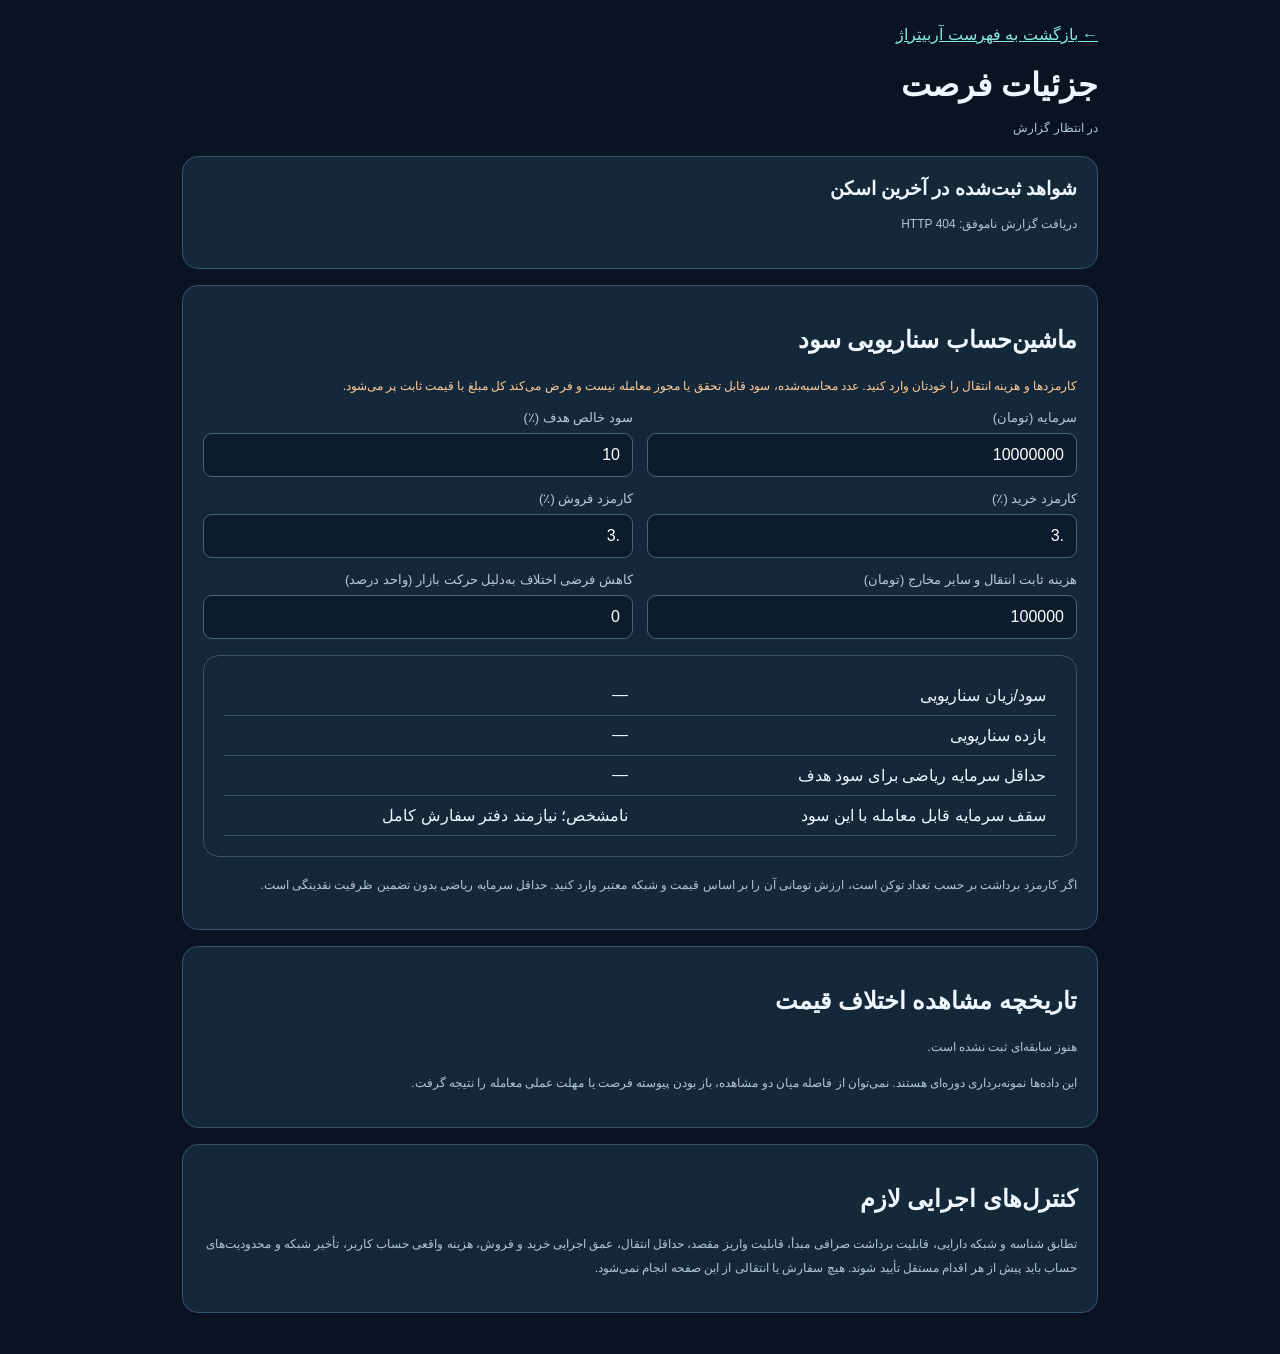
==== arbitrage-detail.html @ 0207909e "Add per-opportunity fee/profit scenario calculator and observed-history page" ====
<!doctype html><html lang="fa" dir="rtl"><head><meta charset="utf-8"><meta name="viewport" content="width=device-width,initial-scale=1"><title>جزئیات آربیتراژ | رادار حمزه</title><style>:root{font-family:Tahoma,Arial,sans-serif;color:#eef7ff;background:#091321}*{box-sizing:border-box}body{margin:0;background:#091321}main{max-width:950px;margin:auto;padding:25px 17px}a{color:#84ead9}h1{margin:22px 0 8px}.panel{background:#15283a;border:1px solid #36546b;border-radius:16px;padding:20px;margin:16px 0}.grid{display:grid;grid-template-columns:repeat(2,1fr);gap:14px}.small{color:#b1c6d8;font-size:12px;line-height:2}.warning{color:#ffcc99}label{display:block;margin-bottom:8px;color:#b6cad8;font-size:13px}input{width:100%;border:1px solid #46647a;background:#0c1c2c;color:white;padding:12px;border-radius:9px;font:inherit}strong{font-size:19px}table{width:100%;border-collapse:collapse}td{border-bottom:1px solid #345064;padding:10px;text-align:right}@media(max-width:650px){.grid{grid-template-columns:1fr}}</style></head><body><main><a href="./arbitrage.html">← بازگشت به فهرست آربیتراژ</a><h1 id="title">جزئیات فرصت</h1><p class="small" id="route">در انتظار گزارش</p><section class="panel"><strong>شواهد ثبت‌شده در آخرین اسکن</strong><p id="evidence" class="small">در حال دریافت</p><p id="time" class="small"></p></section><section class="panel"><h2>ماشین‌حساب سناریویی سود</h2><p class="small warning">کارمزدها و هزینه انتقال را خودتان وارد کنید. عدد محاسبه‌شده، سود قابل تحقق یا مجوز معامله نیست و فرض می‌کند کل مبلغ با قیمت ثابت پر می‌شود.</p><div class="grid"><div><label>سرمایه (تومان)</label><input id="capital" type="number" min="1" value="10000000"></div><div><label>سود خالص هدف (٪)</label><input id="target" type="number" min="0" max="100" step=".1" value="10"></div><div><label>کارمزد خرید (٪)</label><input id="buyfee" type="number" min="0" step=".01" value=".3"></div><div><label>کارمزد فروش (٪)</label><input id="sellfee" type="number" min="0" step=".01" value=".3"></div><div><label>هزینه ثابت انتقال و سایر مخارج (تومان)</label><input id="transfer" type="number" min="0" value="100000"></div><div><label>کاهش فرضی اختلاف به‌دلیل حرکت بازار (واحد درصد)</label><input id="decay" type="number" min="0" step=".1" value="0"></div></div><div class="panel"><table><tr><td>سود/زیان سناریویی</td><td id="profit">—</td></tr><tr><td>بازده سناریویی</td><td id="return">—</td></tr><tr><td>حداقل سرمایه ریاضی برای سود هدف</td><td id="minimum">—</td></tr><tr><td>سقف سرمایه قابل معامله با این سود</td><td>نامشخص؛ نیازمند دفتر سفارش کامل</td></tr></table></div><p class="small">اگر کارمزد برداشت بر حسب تعداد توکن است، ارزش تومانی آن را بر اساس قیمت و شبکه معتبر وارد کنید. حداقل سرمایه ریاضی بدون تضمین ظرفیت نقدینگی است.</p></section><section class="panel"><h2>تاریخچه مشاهده اختلاف قیمت</h2><p class="small" id="history">هنوز سابقه‌ای ثبت نشده است.</p><div id="observations"></div><p class="small">این داده‌ها نمونه‌برداری دوره‌ای هستند. نمی‌توان از فاصله میان دو مشاهده، باز بودن پیوسته فرصت یا مهلت عملی معامله را نتیجه گرفت.</p></section><section class="panel"><h2>کنترل‌های اجرایی لازم</h2><p class="small">تطابق شناسه و شبکه دارایی، قابلیت برداشت صرافی مبدأ، قابلیت واریز مقصد، حداقل انتقال، عمق اجرایی خرید و فروش، هزینه واقعی حساب کاربر، تأخیر شبکه و محدودیت‌های حساب باید پیش از هر اقدام مستقل تأیید شوند. هیچ سفارش یا انتقالی از این صفحه انجام نمی‌شود.</p></section></main><script>
const $=id=>document.getElementById(id);let item=null;const nf=n=>Number(n).toLocaleString('fa-IR',{maximumFractionDigits:2});const params=new URLSearchParams(location.search),symbol=params.get('symbol'),buy=params.get('buy'),sell=params.get('sell');function calc(){if(!item)return;const v=id=>Number($(id).value);const capital=v('capital'),bp=v('buyfee'),sp=v('sellfee'),t=v('transfer'),target=v('target'),decay=v('decay');if(!Number.isFinite(capital)||capital<=0||[bp,sp,t,target,decay].some(n=>!Number.isFinite(n)||n<0)||bp>=100||sp>=100){$('profit').textContent='ورودی نامعتبر';return}const gap=item.gross_spread_pct-decay;const factor=(1+gap/100)*(1-sp/100)/(1+bp/100);const profit=capital*(factor-1)-t;$('profit').textContent=nf(profit)+' تومان';$('return').textContent=nf(profit/capital*100)+'٪';$('minimum').textContent=factor-1<=target/100?'با این فرضیات قابل دستیابی نیست':nf(t/(factor-1-target/100))+' تومان';}async function load(){try{const r=await fetch('./arbitrage.json?ts='+Date.now(),{cache:'no-store'});if(!r.ok)throw Error('HTTP '+r.status);const data=await r.json();item=(data.opportunities||[]).find(x=>x.symbol===symbol&&x.buy_exchange===buy&&x.sell_exchange===sell);if(!item){$('evidence').textContent='این جفت در آخرین فهرست محدود ۲۵تایی یافت نشد؛ به معنی بسته شدن فرصت نیست.';return}$('title').textContent='آربیتراژ '+item.symbol;$('route').textContent='خرید: '+buy+' / فروش: '+sell;$('time').textContent='زمان اسکن: '+data.generated_at_utc;$('evidence').textContent='Ask: '+nf(item.ask_toman)+' تومان؛ Bid: '+nf(item.bid_toman)+' تومان؛ اختلاف خام: '+nf(item.gross_spread_pct)+'٪؛ عمق: '+(item.verification?.book_status||'بررسی نشده')+'؛ انتقال: '+(item.verification?.transfer_status||'نامشخص')+'؛ کارمزد: '+(item.verification?.fee_status||'نامشخص');const k=[symbol,buy,sell].join('|');const obs=(data.history||[]).find(x=>x.key===k)?.observations||[];$('history').textContent=nf(obs.length)+' مشاهده ثبت‌شده. اولین: '+(obs[0]?.time||'—')+'، آخرین: '+(obs.at(-1)?.time||'—');const table=document.createElement('table');for(const o of obs.slice(-15).reverse()){const tr=document.createElement('tr');for(const val of [o.time,nf(o.spread_pct)+'٪']){const td=document.createElement('td');td.textContent=val;tr.append(td)}table.append(tr)}$('observations').replaceChildren(table);calc()}catch(e){$('evidence').textContent='دریافت گزارش ناموفق: '+e.message}}for(const id of ['capital','target','buyfee','sellfee','transfer','decay'])$(id).addEventListener('input',calc);load();
</script></body></html>
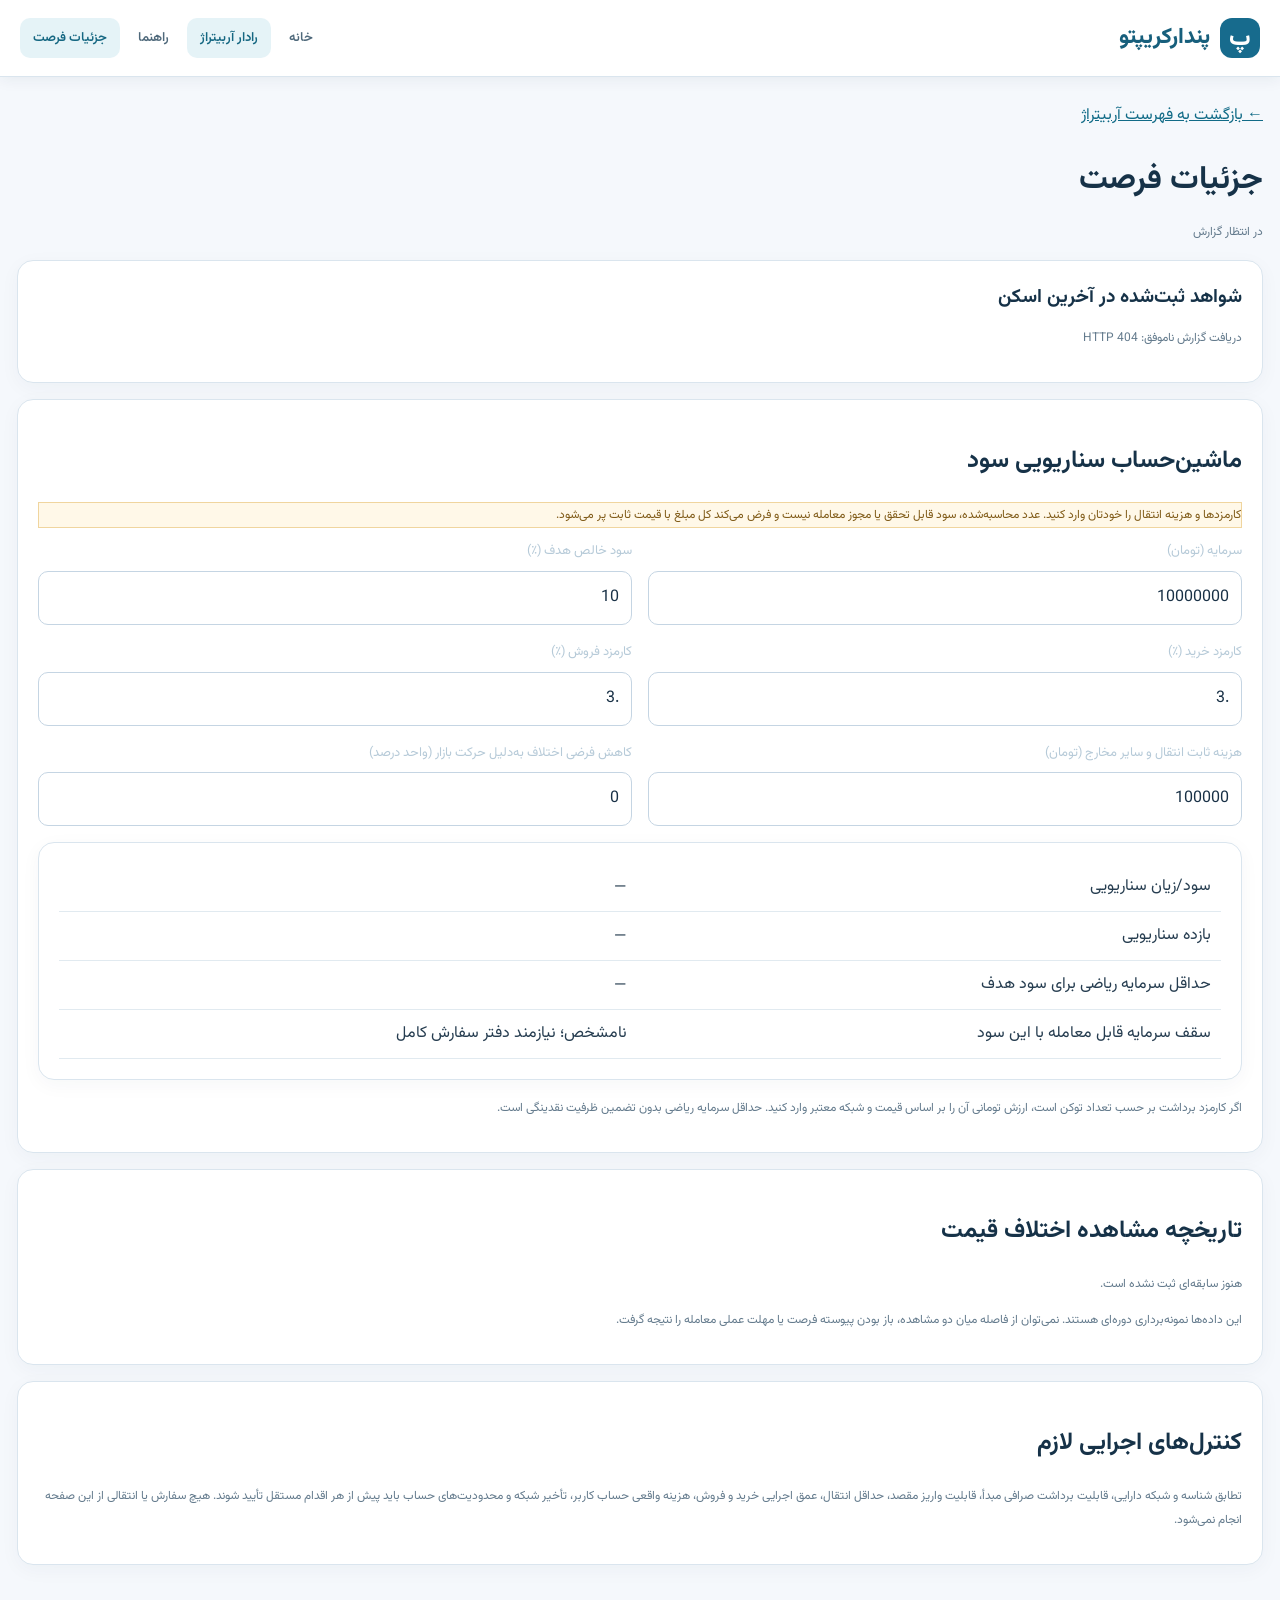
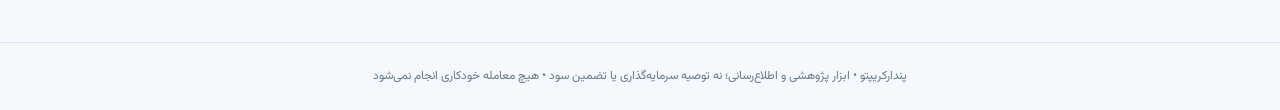
==== commit 65e963d3: "Apply PendarCrypto branding light UI shared header and Vazirmatn to arbitrage-detail.html" ====
--- a/arbitrage-detail.html
+++ b/arbitrage-detail.html
@@ -1,3 +1,3 @@
-<!doctype html><html lang="fa" dir="rtl"><head><meta charset="utf-8"><meta name="viewport" content="width=device-width,initial-scale=1"><title>جزئیات آربیتراژ | رادار حمزه</title><style>:root{font-family:Tahoma,Arial,sans-serif;color:#eef7ff;background:#091321}*{box-sizing:border-box}body{margin:0;background:#091321}main{max-width:950px;margin:auto;padding:25px 17px}a{color:#84ead9}h1{margin:22px 0 8px}.panel{background:#15283a;border:1px solid #36546b;border-radius:16px;padding:20px;margin:16px 0}.grid{display:grid;grid-template-columns:repeat(2,1fr);gap:14px}.small{color:#b1c6d8;font-size:12px;line-height:2}.warning{color:#ffcc99}label{display:block;margin-bottom:8px;color:#b6cad8;font-size:13px}input{width:100%;border:1px solid #46647a;background:#0c1c2c;color:white;padding:12px;border-radius:9px;font:inherit}strong{font-size:19px}table{width:100%;border-collapse:collapse}td{border-bottom:1px solid #345064;padding:10px;text-align:right}@media(max-width:650px){.grid{grid-template-columns:1fr}}</style></head><body><main><a href="./arbitrage.html">← بازگشت به فهرست آربیتراژ</a><h1 id="title">جزئیات فرصت</h1><p class="small" id="route">در انتظار گزارش</p><section class="panel"><strong>شواهد ثبت‌شده در آخرین اسکن</strong><p id="evidence" class="small">در حال دریافت</p><p id="time" class="small"></p></section><section class="panel"><h2>ماشین‌حساب سناریویی سود</h2><p class="small warning">کارمزدها و هزینه انتقال را خودتان وارد کنید. عدد محاسبه‌شده، سود قابل تحقق یا مجوز معامله نیست و فرض می‌کند کل مبلغ با قیمت ثابت پر می‌شود.</p><div class="grid"><div><label>سرمایه (تومان)</label><input id="capital" type="number" min="1" value="10000000"></div><div><label>سود خالص هدف (٪)</label><input id="target" type="number" min="0" max="100" step=".1" value="10"></div><div><label>کارمزد خرید (٪)</label><input id="buyfee" type="number" min="0" step=".01" value=".3"></div><div><label>کارمزد فروش (٪)</label><input id="sellfee" type="number" min="0" step=".01" value=".3"></div><div><label>هزینه ثابت انتقال و سایر مخارج (تومان)</label><input id="transfer" type="number" min="0" value="100000"></div><div><label>کاهش فرضی اختلاف به‌دلیل حرکت بازار (واحد درصد)</label><input id="decay" type="number" min="0" step=".1" value="0"></div></div><div class="panel"><table><tr><td>سود/زیان سناریویی</td><td id="profit">—</td></tr><tr><td>بازده سناریویی</td><td id="return">—</td></tr><tr><td>حداقل سرمایه ریاضی برای سود هدف</td><td id="minimum">—</td></tr><tr><td>سقف سرمایه قابل معامله با این سود</td><td>نامشخص؛ نیازمند دفتر سفارش کامل</td></tr></table></div><p class="small">اگر کارمزد برداشت بر حسب تعداد توکن است، ارزش تومانی آن را بر اساس قیمت و شبکه معتبر وارد کنید. حداقل سرمایه ریاضی بدون تضمین ظرفیت نقدینگی است.</p></section><section class="panel"><h2>تاریخچه مشاهده اختلاف قیمت</h2><p class="small" id="history">هنوز سابقه‌ای ثبت نشده است.</p><div id="observations"></div><p class="small">این داده‌ها نمونه‌برداری دوره‌ای هستند. نمی‌توان از فاصله میان دو مشاهده، باز بودن پیوسته فرصت یا مهلت عملی معامله را نتیجه گرفت.</p></section><section class="panel"><h2>کنترل‌های اجرایی لازم</h2><p class="small">تطابق شناسه و شبکه دارایی، قابلیت برداشت صرافی مبدأ، قابلیت واریز مقصد، حداقل انتقال، عمق اجرایی خرید و فروش، هزینه واقعی حساب کاربر، تأخیر شبکه و محدودیت‌های حساب باید پیش از هر اقدام مستقل تأیید شوند. هیچ سفارش یا انتقالی از این صفحه انجام نمی‌شود.</p></section></main><script>
+<!doctype html><html lang="fa" dir="rtl"><head><meta charset="utf-8"><meta name="viewport" content="width=device-width,initial-scale=1"><title>جزئیات آربیتراژ | پندارکریپتو</title><style>:root{font-family:Tahoma,Arial,sans-serif;color:#eef7ff;background:#091321}*{box-sizing:border-box}body{margin:0;background:#091321}main{max-width:950px;margin:auto;padding:25px 17px}a{color:#84ead9}h1{margin:22px 0 8px}.panel{background:#15283a;border:1px solid #36546b;border-radius:16px;padding:20px;margin:16px 0}.grid{display:grid;grid-template-columns:repeat(2,1fr);gap:14px}.small{color:#b1c6d8;font-size:12px;line-height:2}.warning{color:#ffcc99}label{display:block;margin-bottom:8px;color:#b6cad8;font-size:13px}input{width:100%;border:1px solid #46647a;background:#0c1c2c;color:white;padding:12px;border-radius:9px;font:inherit}strong{font-size:19px}table{width:100%;border-collapse:collapse}td{border-bottom:1px solid #345064;padding:10px;text-align:right}@media(max-width:650px){.grid{grid-template-columns:1fr}}</style><link rel="stylesheet" href="./styles.css"></head><body><main><a href="./arbitrage.html">← بازگشت به فهرست آربیتراژ</a><h1 id="title">جزئیات فرصت</h1><p class="small" id="route">در انتظار گزارش</p><section class="panel"><strong>شواهد ثبت‌شده در آخرین اسکن</strong><p id="evidence" class="small">در حال دریافت</p><p id="time" class="small"></p></section><section class="panel"><h2>ماشین‌حساب سناریویی سود</h2><p class="small warning">کارمزدها و هزینه انتقال را خودتان وارد کنید. عدد محاسبه‌شده، سود قابل تحقق یا مجوز معامله نیست و فرض می‌کند کل مبلغ با قیمت ثابت پر می‌شود.</p><div class="grid"><div><label>سرمایه (تومان)</label><input id="capital" type="number" min="1" value="10000000"></div><div><label>سود خالص هدف (٪)</label><input id="target" type="number" min="0" max="100" step=".1" value="10"></div><div><label>کارمزد خرید (٪)</label><input id="buyfee" type="number" min="0" step=".01" value=".3"></div><div><label>کارمزد فروش (٪)</label><input id="sellfee" type="number" min="0" step=".01" value=".3"></div><div><label>هزینه ثابت انتقال و سایر مخارج (تومان)</label><input id="transfer" type="number" min="0" value="100000"></div><div><label>کاهش فرضی اختلاف به‌دلیل حرکت بازار (واحد درصد)</label><input id="decay" type="number" min="0" step=".1" value="0"></div></div><div class="panel"><table><tr><td>سود/زیان سناریویی</td><td id="profit">—</td></tr><tr><td>بازده سناریویی</td><td id="return">—</td></tr><tr><td>حداقل سرمایه ریاضی برای سود هدف</td><td id="minimum">—</td></tr><tr><td>سقف سرمایه قابل معامله با این سود</td><td>نامشخص؛ نیازمند دفتر سفارش کامل</td></tr></table></div><p class="small">اگر کارمزد برداشت بر حسب تعداد توکن است، ارزش تومانی آن را بر اساس قیمت و شبکه معتبر وارد کنید. حداقل سرمایه ریاضی بدون تضمین ظرفیت نقدینگی است.</p></section><section class="panel"><h2>تاریخچه مشاهده اختلاف قیمت</h2><p class="small" id="history">هنوز سابقه‌ای ثبت نشده است.</p><div id="observations"></div><p class="small">این داده‌ها نمونه‌برداری دوره‌ای هستند. نمی‌توان از فاصله میان دو مشاهده، باز بودن پیوسته فرصت یا مهلت عملی معامله را نتیجه گرفت.</p></section><section class="panel"><h2>کنترل‌های اجرایی لازم</h2><p class="small">تطابق شناسه و شبکه دارایی، قابلیت برداشت صرافی مبدأ، قابلیت واریز مقصد، حداقل انتقال، عمق اجرایی خرید و فروش، هزینه واقعی حساب کاربر، تأخیر شبکه و محدودیت‌های حساب باید پیش از هر اقدام مستقل تأیید شوند. هیچ سفارش یا انتقالی از این صفحه انجام نمی‌شود.</p></section></main><script>
 const $=id=>document.getElementById(id);let item=null;const nf=n=>Number(n).toLocaleString('fa-IR',{maximumFractionDigits:2});const params=new URLSearchParams(location.search),symbol=params.get('symbol'),buy=params.get('buy'),sell=params.get('sell');function calc(){if(!item)return;const v=id=>Number($(id).value);const capital=v('capital'),bp=v('buyfee'),sp=v('sellfee'),t=v('transfer'),target=v('target'),decay=v('decay');if(!Number.isFinite(capital)||capital<=0||[bp,sp,t,target,decay].some(n=>!Number.isFinite(n)||n<0)||bp>=100||sp>=100){$('profit').textContent='ورودی نامعتبر';return}const gap=item.gross_spread_pct-decay;const factor=(1+gap/100)*(1-sp/100)/(1+bp/100);const profit=capital*(factor-1)-t;$('profit').textContent=nf(profit)+' تومان';$('return').textContent=nf(profit/capital*100)+'٪';$('minimum').textContent=factor-1<=target/100?'با این فرضیات قابل دستیابی نیست':nf(t/(factor-1-target/100))+' تومان';}async function load(){try{const r=await fetch('./arbitrage.json?ts='+Date.now(),{cache:'no-store'});if(!r.ok)throw Error('HTTP '+r.status);const data=await r.json();item=(data.opportunities||[]).find(x=>x.symbol===symbol&&x.buy_exchange===buy&&x.sell_exchange===sell);if(!item){$('evidence').textContent='این جفت در آخرین فهرست محدود ۲۵تایی یافت نشد؛ به معنی بسته شدن فرصت نیست.';return}$('title').textContent='آربیتراژ '+item.symbol;$('route').textContent='خرید: '+buy+' / فروش: '+sell;$('time').textContent='زمان اسکن: '+data.generated_at_utc;$('evidence').textContent='Ask: '+nf(item.ask_toman)+' تومان؛ Bid: '+nf(item.bid_toman)+' تومان؛ اختلاف خام: '+nf(item.gross_spread_pct)+'٪؛ عمق: '+(item.verification?.book_status||'بررسی نشده')+'؛ انتقال: '+(item.verification?.transfer_status||'نامشخص')+'؛ کارمزد: '+(item.verification?.fee_status||'نامشخص');const k=[symbol,buy,sell].join('|');const obs=(data.history||[]).find(x=>x.key===k)?.observations||[];$('history').textContent=nf(obs.length)+' مشاهده ثبت‌شده. اولین: '+(obs[0]?.time||'—')+'، آخرین: '+(obs.at(-1)?.time||'—');const table=document.createElement('table');for(const o of obs.slice(-15).reverse()){const tr=document.createElement('tr');for(const val of [o.time,nf(o.spread_pct)+'٪']){const td=document.createElement('td');td.textContent=val;tr.append(td)}table.append(tr)}$('observations').replaceChildren(table);calc()}catch(e){$('evidence').textContent='دریافت گزارش ناموفق: '+e.message}}for(const id of ['capital','target','buyfee','sellfee','transfer','decay'])$(id).addEventListener('input',calc);load();
-</script></body></html>+</script><script src="./site.js" defer></script></body></html>
--- a/styles.css
+++ b/styles.css
@@ -0,0 +1,12 @@
+@import url('https://fonts.googleapis.com/css2?family=Vazirmatn:wght@300;400;500;600;700;800&display=swap');
+:root{color-scheme:light!important;font-family:Vazirmatn,Tahoma,sans-serif!important;background:#f5f8fc!important;color:#193146!important;--blue:#176b8d;--border:#dae5ee;--muted:#637c90}
+html{scroll-behavior:smooth}*{box-sizing:border-box}body{font-family:Vazirmatn,Tahoma,sans-serif!important;background:#f5f8fc!important;color:#193146!important;line-height:1.75}
+body::before{content:none!important}h1,h2,h3,h4,b,strong,th{color:#163248}p,.small,.muted,.label,.fine,footer{color:#647b8d!important}a{color:#116b87!important}a:hover{text-decoration:underline}button,select,input{font-family:Vazirmatn,Tahoma,sans-serif!important}button{cursor:pointer}input,select{background:#fff!important;color:#193146!important;border:1px solid #c5d5e3!important;border-radius:10px}input:focus,select:focus,button:focus-visible,a:focus-visible{outline:3px solid #99cce0;outline-offset:2px}
+main,.content{max-width:1280px!important;margin:auto!important}.content{padding:28px!important}.sidebar{background:#fff!important;border-color:var(--border)!important}.sidebar .menu a,.menu span{color:#426578!important}.sidebar .active{background:#e6f4f7!important;color:#176b8d!important}
+.card,.panel,.mini,.tablewrap,.tablecard{background:#fff!important;border:1px solid var(--border)!important;box-shadow:0 5px 20px rgba(20,58,86,.04)!important;color:#193146!important;border-radius:16px!important}
+.grid,.cards,.two{gap:16px!important}.warning,.banner{background:#fff8e8!important;border:1px solid #f0d59e!important;color:#805b18!important}.tag,.pill,.network,.filter{background:#eef5fa!important;color:#37687c!important;border-color:#d1e1ec!important}.filter.active{background:#d7eef3!important;color:#135d75!important}.tablewrap,.scroller{overflow:auto}table{border-collapse:collapse}th{background:#eef5fa!important;color:#43647b!important}td{background:#fff!important;color:#263d50!important;border-color:#e1eaf0!important}tr:hover td{background:#f6fbfd!important}.number,.value,.state,.ticker{color:#174c68!important}.empty,.status{color:#627b8e!important}.positive{color:#16825d!important}.negative{color:#c65442!important}
+button:not(.filter){background:#176b8d!important;color:#fff!important;border:1px solid #176b8d!important;border-radius:10px!important}button:hover{filter:brightness(.96)}
+.pc-header{position:sticky;top:0;z-index:100;background:rgba(255,255,255,.96);backdrop-filter:blur(12px);border-bottom:1px solid var(--border);box-shadow:0 3px 14px #142f4510}.pc-inner{max-width:1280px;margin:auto;min-height:76px;padding:12px 20px;display:flex;align-items:center;justify-content:space-between;gap:22px}.pc-brand{display:flex;align-items:center;gap:10px;text-decoration:none!important;font-weight:800;font-size:22px;color:#175f7c!important;white-space:nowrap}.pc-logo{width:40px;height:40px;display:grid;place-items:center;background:#176b8d;color:white;border-radius:12px;font-size:24px}.pc-nav{display:flex;flex-wrap:wrap;gap:5px}.pc-nav a{padding:9px 13px;border-radius:10px;color:#4f697b!important;font-size:13px;font-weight:600;text-decoration:none}.pc-nav a.current,.pc-nav a:hover{background:#e5f3f7;color:#156782!important}.pc-sub{color:#657f92;font-size:12px}.pc-footer{margin:36px auto 0;max-width:1280px;border-top:1px solid var(--border);padding:23px;color:#647b8d;font-size:12px;text-align:center}
+body:has(.pc-header) .layout{min-height:auto;display:block;max-width:none}body:has(.pc-header) .sidebar{display:none!important}body:has(.pc-header) main.content{max-width:1280px}
+body:has(.pc-header) footer:not(.pc-footer){display:none}body:has(.pc-header) .content>header{margin-top:6px}
+@media(max-width:750px){.pc-inner{display:block;padding:10px 13px;min-height:0}.pc-brand{font-size:20px}.pc-nav{flex-wrap:nowrap;overflow-x:auto;padding-top:8px;scrollbar-width:thin}.pc-nav a{flex:0 0 auto;white-space:nowrap;padding:8px 10px}.content{padding:16px!important}.grid,.two,.cards{grid-template-columns:1fr!important}table{font-size:12px}.pc-sub{display:none}}
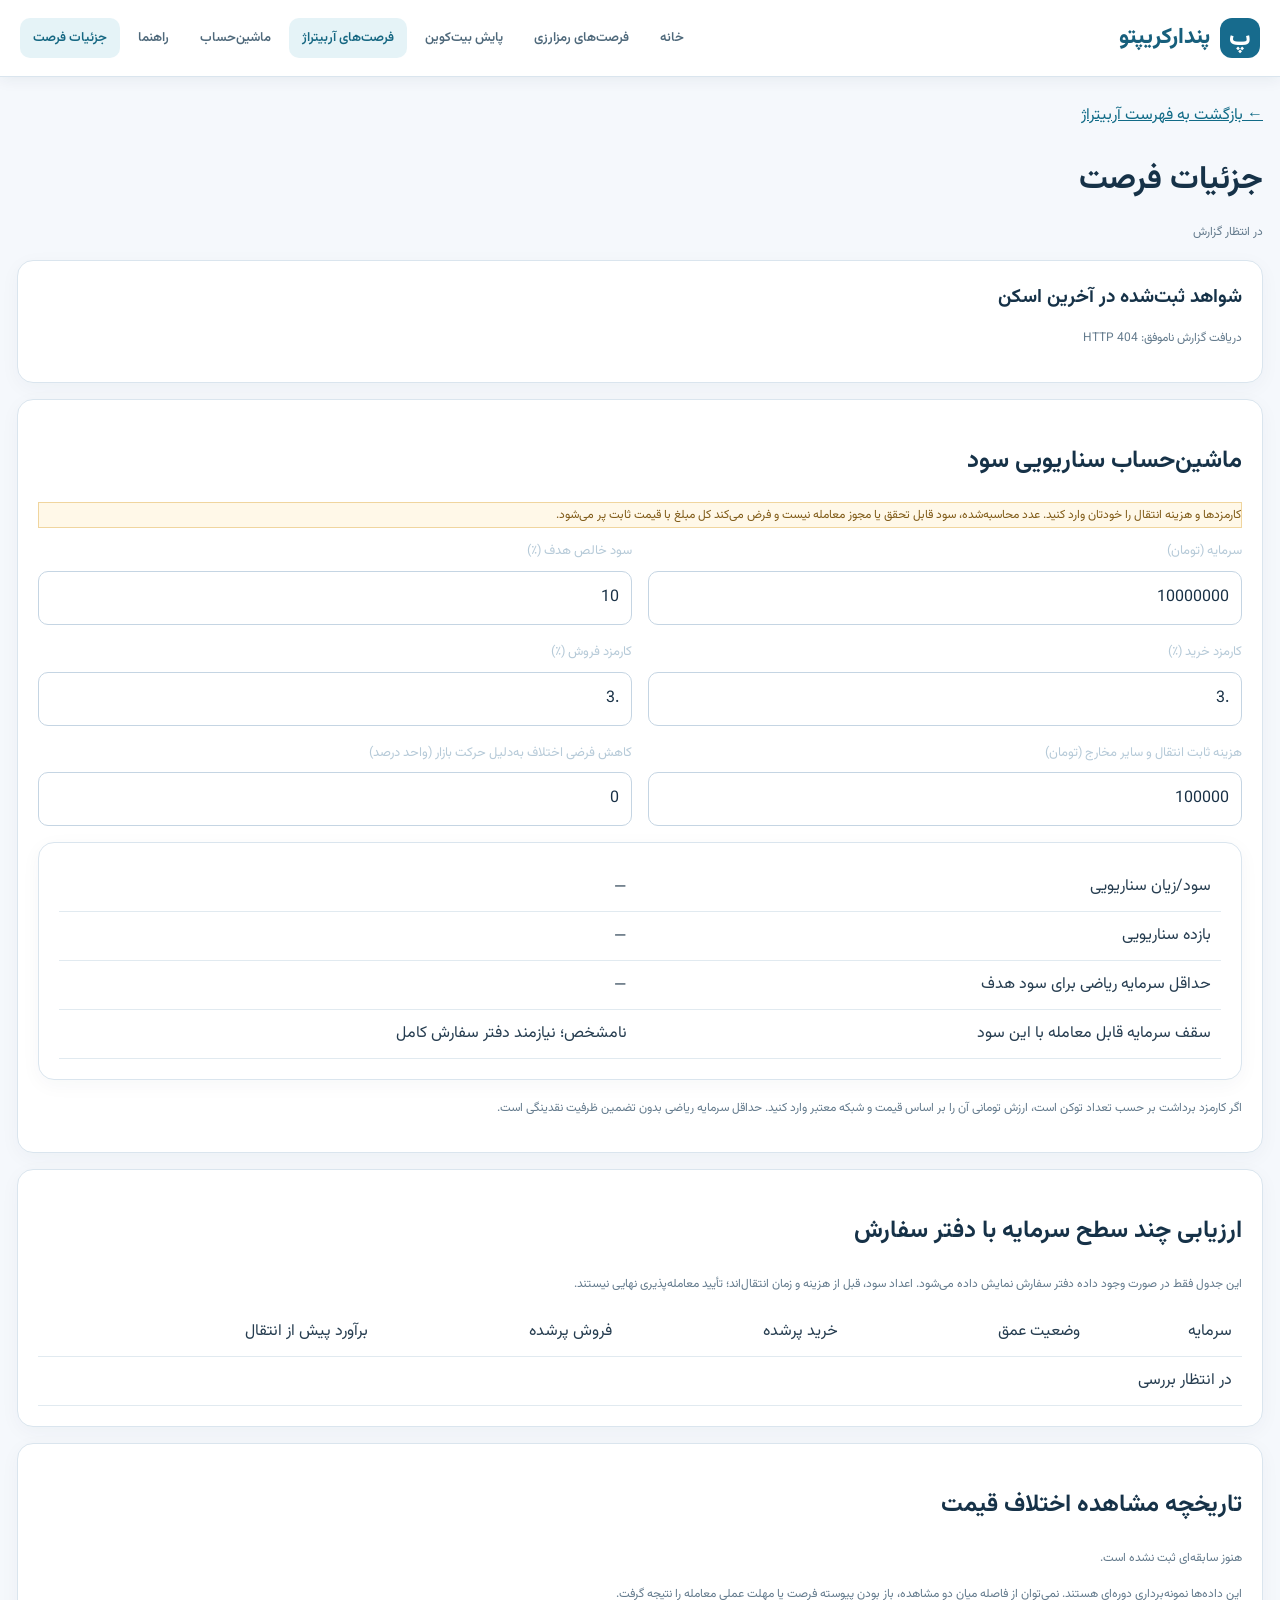
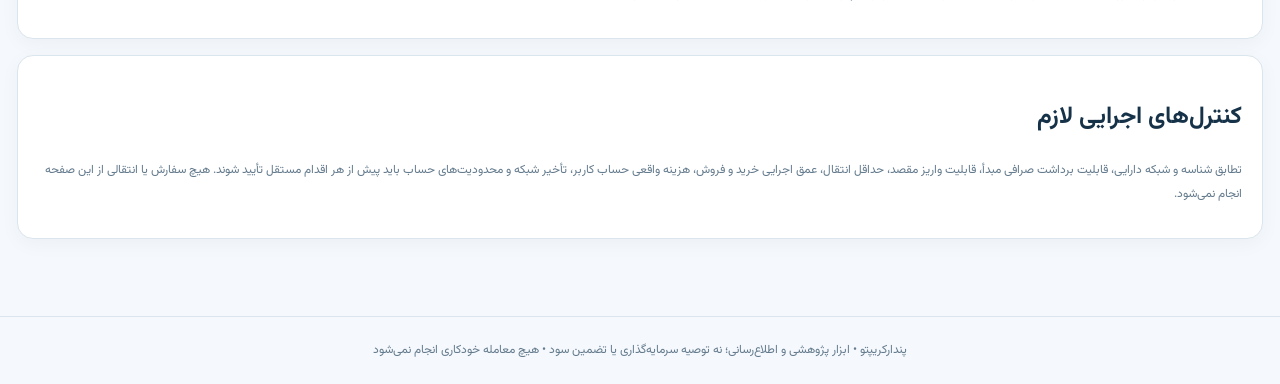
==== commit 841de710: "Display five capital-size orderbook scenarios without replacing existing calculator" ====
--- a/arbitrage-detail.html
+++ b/arbitrage-detail.html
@@ -1,3 +1,3 @@
-<!doctype html><html lang="fa" dir="rtl"><head><meta charset="utf-8"><meta name="viewport" content="width=device-width,initial-scale=1"><title>جزئیات آربیتراژ | پندارکریپتو</title><style>:root{font-family:Tahoma,Arial,sans-serif;color:#eef7ff;background:#091321}*{box-sizing:border-box}body{margin:0;background:#091321}main{max-width:950px;margin:auto;padding:25px 17px}a{color:#84ead9}h1{margin:22px 0 8px}.panel{background:#15283a;border:1px solid #36546b;border-radius:16px;padding:20px;margin:16px 0}.grid{display:grid;grid-template-columns:repeat(2,1fr);gap:14px}.small{color:#b1c6d8;font-size:12px;line-height:2}.warning{color:#ffcc99}label{display:block;margin-bottom:8px;color:#b6cad8;font-size:13px}input{width:100%;border:1px solid #46647a;background:#0c1c2c;color:white;padding:12px;border-radius:9px;font:inherit}strong{font-size:19px}table{width:100%;border-collapse:collapse}td{border-bottom:1px solid #345064;padding:10px;text-align:right}@media(max-width:650px){.grid{grid-template-columns:1fr}}</style><link rel="stylesheet" href="./styles.css"></head><body><main><a href="./arbitrage.html">← بازگشت به فهرست آربیتراژ</a><h1 id="title">جزئیات فرصت</h1><p class="small" id="route">در انتظار گزارش</p><section class="panel"><strong>شواهد ثبت‌شده در آخرین اسکن</strong><p id="evidence" class="small">در حال دریافت</p><p id="time" class="small"></p></section><section class="panel"><h2>ماشین‌حساب سناریویی سود</h2><p class="small warning">کارمزدها و هزینه انتقال را خودتان وارد کنید. عدد محاسبه‌شده، سود قابل تحقق یا مجوز معامله نیست و فرض می‌کند کل مبلغ با قیمت ثابت پر می‌شود.</p><div class="grid"><div><label>سرمایه (تومان)</label><input id="capital" type="number" min="1" value="10000000"></div><div><label>سود خالص هدف (٪)</label><input id="target" type="number" min="0" max="100" step=".1" value="10"></div><div><label>کارمزد خرید (٪)</label><input id="buyfee" type="number" min="0" step=".01" value=".3"></div><div><label>کارمزد فروش (٪)</label><input id="sellfee" type="number" min="0" step=".01" value=".3"></div><div><label>هزینه ثابت انتقال و سایر مخارج (تومان)</label><input id="transfer" type="number" min="0" value="100000"></div><div><label>کاهش فرضی اختلاف به‌دلیل حرکت بازار (واحد درصد)</label><input id="decay" type="number" min="0" step=".1" value="0"></div></div><div class="panel"><table><tr><td>سود/زیان سناریویی</td><td id="profit">—</td></tr><tr><td>بازده سناریویی</td><td id="return">—</td></tr><tr><td>حداقل سرمایه ریاضی برای سود هدف</td><td id="minimum">—</td></tr><tr><td>سقف سرمایه قابل معامله با این سود</td><td>نامشخص؛ نیازمند دفتر سفارش کامل</td></tr></table></div><p class="small">اگر کارمزد برداشت بر حسب تعداد توکن است، ارزش تومانی آن را بر اساس قیمت و شبکه معتبر وارد کنید. حداقل سرمایه ریاضی بدون تضمین ظرفیت نقدینگی است.</p></section><section class="panel"><h2>تاریخچه مشاهده اختلاف قیمت</h2><p class="small" id="history">هنوز سابقه‌ای ثبت نشده است.</p><div id="observations"></div><p class="small">این داده‌ها نمونه‌برداری دوره‌ای هستند. نمی‌توان از فاصله میان دو مشاهده، باز بودن پیوسته فرصت یا مهلت عملی معامله را نتیجه گرفت.</p></section><section class="panel"><h2>کنترل‌های اجرایی لازم</h2><p class="small">تطابق شناسه و شبکه دارایی، قابلیت برداشت صرافی مبدأ، قابلیت واریز مقصد، حداقل انتقال، عمق اجرایی خرید و فروش، هزینه واقعی حساب کاربر، تأخیر شبکه و محدودیت‌های حساب باید پیش از هر اقدام مستقل تأیید شوند. هیچ سفارش یا انتقالی از این صفحه انجام نمی‌شود.</p></section></main><script>
-const $=id=>document.getElementById(id);let item=null;const nf=n=>Number(n).toLocaleString('fa-IR',{maximumFractionDigits:2});const params=new URLSearchParams(location.search),symbol=params.get('symbol'),buy=params.get('buy'),sell=params.get('sell');function calc(){if(!item)return;const v=id=>Number($(id).value);const capital=v('capital'),bp=v('buyfee'),sp=v('sellfee'),t=v('transfer'),target=v('target'),decay=v('decay');if(!Number.isFinite(capital)||capital<=0||[bp,sp,t,target,decay].some(n=>!Number.isFinite(n)||n<0)||bp>=100||sp>=100){$('profit').textContent='ورودی نامعتبر';return}const gap=item.gross_spread_pct-decay;const factor=(1+gap/100)*(1-sp/100)/(1+bp/100);const profit=capital*(factor-1)-t;$('profit').textContent=nf(profit)+' تومان';$('return').textContent=nf(profit/capital*100)+'٪';$('minimum').textContent=factor-1<=target/100?'با این فرضیات قابل دستیابی نیست':nf(t/(factor-1-target/100))+' تومان';}async function load(){try{const r=await fetch('./arbitrage.json?ts='+Date.now(),{cache:'no-store'});if(!r.ok)throw Error('HTTP '+r.status);const data=await r.json();item=(data.opportunities||[]).find(x=>x.symbol===symbol&&x.buy_exchange===buy&&x.sell_exchange===sell);if(!item){$('evidence').textContent='این جفت در آخرین فهرست محدود ۲۵تایی یافت نشد؛ به معنی بسته شدن فرصت نیست.';return}$('title').textContent='آربیتراژ '+item.symbol;$('route').textContent='خرید: '+buy+' / فروش: '+sell;$('time').textContent='زمان اسکن: '+data.generated_at_utc;$('evidence').textContent='Ask: '+nf(item.ask_toman)+' تومان؛ Bid: '+nf(item.bid_toman)+' تومان؛ اختلاف خام: '+nf(item.gross_spread_pct)+'٪؛ عمق: '+(item.verification?.book_status||'بررسی نشده')+'؛ انتقال: '+(item.verification?.transfer_status||'نامشخص')+'؛ کارمزد: '+(item.verification?.fee_status||'نامشخص');const k=[symbol,buy,sell].join('|');const obs=(data.history||[]).find(x=>x.key===k)?.observations||[];$('history').textContent=nf(obs.length)+' مشاهده ثبت‌شده. اولین: '+(obs[0]?.time||'—')+'، آخرین: '+(obs.at(-1)?.time||'—');const table=document.createElement('table');for(const o of obs.slice(-15).reverse()){const tr=document.createElement('tr');for(const val of [o.time,nf(o.spread_pct)+'٪']){const td=document.createElement('td');td.textContent=val;tr.append(td)}table.append(tr)}$('observations').replaceChildren(table);calc()}catch(e){$('evidence').textContent='دریافت گزارش ناموفق: '+e.message}}for(const id of ['capital','target','buyfee','sellfee','transfer','decay'])$(id).addEventListener('input',calc);load();
+<!doctype html><html lang="fa" dir="rtl"><head><meta charset="utf-8"><meta name="viewport" content="width=device-width,initial-scale=1"><title>جزئیات آربیتراژ | پندارکریپتو</title><style>:root{font-family:Tahoma,Arial,sans-serif;color:#eef7ff;background:#091321}*{box-sizing:border-box}body{margin:0;background:#091321}main{max-width:950px;margin:auto;padding:25px 17px}a{color:#84ead9}h1{margin:22px 0 8px}.panel{background:#15283a;border:1px solid #36546b;border-radius:16px;padding:20px;margin:16px 0}.grid{display:grid;grid-template-columns:repeat(2,1fr);gap:14px}.small{color:#b1c6d8;font-size:12px;line-height:2}.warning{color:#ffcc99}label{display:block;margin-bottom:8px;color:#b6cad8;font-size:13px}input{width:100%;border:1px solid #46647a;background:#0c1c2c;color:white;padding:12px;border-radius:9px;font:inherit}strong{font-size:19px}table{width:100%;border-collapse:collapse}td{border-bottom:1px solid #345064;padding:10px;text-align:right}@media(max-width:650px){.grid{grid-template-columns:1fr}}</style><link rel="stylesheet" href="./styles.css"></head><body><main><a href="./arbitrage.html">← بازگشت به فهرست آربیتراژ</a><h1 id="title">جزئیات فرصت</h1><p class="small" id="route">در انتظار گزارش</p><section class="panel"><strong>شواهد ثبت‌شده در آخرین اسکن</strong><p id="evidence" class="small">در حال دریافت</p><p id="time" class="small"></p></section><section class="panel"><h2>ماشین‌حساب سناریویی سود</h2><p class="small warning">کارمزدها و هزینه انتقال را خودتان وارد کنید. عدد محاسبه‌شده، سود قابل تحقق یا مجوز معامله نیست و فرض می‌کند کل مبلغ با قیمت ثابت پر می‌شود.</p><div class="grid"><div><label>سرمایه (تومان)</label><input id="capital" type="number" min="1" value="10000000"></div><div><label>سود خالص هدف (٪)</label><input id="target" type="number" min="0" max="100" step=".1" value="10"></div><div><label>کارمزد خرید (٪)</label><input id="buyfee" type="number" min="0" step=".01" value=".3"></div><div><label>کارمزد فروش (٪)</label><input id="sellfee" type="number" min="0" step=".01" value=".3"></div><div><label>هزینه ثابت انتقال و سایر مخارج (تومان)</label><input id="transfer" type="number" min="0" value="100000"></div><div><label>کاهش فرضی اختلاف به‌دلیل حرکت بازار (واحد درصد)</label><input id="decay" type="number" min="0" step=".1" value="0"></div></div><div class="panel"><table><tr><td>سود/زیان سناریویی</td><td id="profit">—</td></tr><tr><td>بازده سناریویی</td><td id="return">—</td></tr><tr><td>حداقل سرمایه ریاضی برای سود هدف</td><td id="minimum">—</td></tr><tr><td>سقف سرمایه قابل معامله با این سود</td><td>نامشخص؛ نیازمند دفتر سفارش کامل</td></tr></table></div><p class="small">اگر کارمزد برداشت بر حسب تعداد توکن است، ارزش تومانی آن را بر اساس قیمت و شبکه معتبر وارد کنید. حداقل سرمایه ریاضی بدون تضمین ظرفیت نقدینگی است.</p></section><section class="panel"><h2>ارزیابی چند سطح سرمایه با دفتر سفارش</h2><p class="small">این جدول فقط در صورت وجود داده دفتر سفارش نمایش داده می‌شود. اعداد سود، قبل از هزینه و زمان انتقال‌اند؛ تأیید معامله‌پذیری نهایی نیستند.</p><div style="overflow-x:auto"><table><thead><tr><td>سرمایه</td><td>وضعیت عمق</td><td>خرید پرشده</td><td>فروش پرشده</td><td>برآورد پیش از انتقال</td></tr></thead><tbody id="tierrows"><tr><td colspan="5">در انتظار بررسی</td></tr></tbody></table></div></section><section class="panel"><h2>تاریخچه مشاهده اختلاف قیمت</h2><p class="small" id="history">هنوز سابقه‌ای ثبت نشده است.</p><div id="observations"></div><p class="small">این داده‌ها نمونه‌برداری دوره‌ای هستند. نمی‌توان از فاصله میان دو مشاهده، باز بودن پیوسته فرصت یا مهلت عملی معامله را نتیجه گرفت.</p></section><section class="panel"><h2>کنترل‌های اجرایی لازم</h2><p class="small">تطابق شناسه و شبکه دارایی، قابلیت برداشت صرافی مبدأ، قابلیت واریز مقصد، حداقل انتقال، عمق اجرایی خرید و فروش، هزینه واقعی حساب کاربر، تأخیر شبکه و محدودیت‌های حساب باید پیش از هر اقدام مستقل تأیید شوند. هیچ سفارش یا انتقالی از این صفحه انجام نمی‌شود.</p></section></main><script>
+const $=id=>document.getElementById(id);let item=null;const nf=n=>Number(n).toLocaleString('fa-IR',{maximumFractionDigits:2});const params=new URLSearchParams(location.search),symbol=params.get('symbol'),buy=params.get('buy'),sell=params.get('sell');function calc(){if(!item)return;const v=id=>Number($(id).value);const capital=v('capital'),bp=v('buyfee'),sp=v('sellfee'),t=v('transfer'),target=v('target'),decay=v('decay');if(!Number.isFinite(capital)||capital<=0||[bp,sp,t,target,decay].some(n=>!Number.isFinite(n)||n<0)||bp>=100||sp>=100){$('profit').textContent='ورودی نامعتبر';return}const gap=item.gross_spread_pct-decay;const factor=(1+gap/100)*(1-sp/100)/(1+bp/100);const profit=capital*(factor-1)-t;$('profit').textContent=nf(profit)+' تومان';$('return').textContent=nf(profit/capital*100)+'٪';$('minimum').textContent=factor-1<=target/100?'با این فرضیات قابل دستیابی نیست':nf(t/(factor-1-target/100))+' تومان';}async function load(){try{const r=await fetch('./arbitrage.json?ts='+Date.now(),{cache:'no-store'});if(!r.ok)throw Error('HTTP '+r.status);const data=await r.json();item=(data.opportunities||[]).find(x=>x.symbol===symbol&&x.buy_exchange===buy&&x.sell_exchange===sell);if(!item){$('evidence').textContent='این جفت در آخرین فهرست محدود ۲۵تایی یافت نشد؛ به معنی بسته شدن فرصت نیست.';return}$('title').textContent='آربیتراژ '+item.symbol;$('route').textContent='خرید: '+buy+' / فروش: '+sell;$('time').textContent='زمان اسکن: '+data.generated_at_utc;$('evidence').textContent='Ask: '+nf(item.ask_toman)+' تومان؛ Bid: '+nf(item.bid_toman)+' تومان؛ اختلاف خام: '+nf(item.gross_spread_pct)+'٪؛ عمق: '+(item.verification?.book_status||'بررسی نشده')+'؛ انتقال: '+(item.verification?.transfer_status||'نامشخص')+'؛ کارمزد: '+(item.verification?.fee_status||'نامشخص');const tierBody=$('tierrows');tierBody.replaceChildren();const tiers=item.verification?.capital_scenarios||[];if(!tiers.length){const tr=document.createElement('tr'),td=document.createElement('td');td.colSpan=5;td.textContent='برای این جفت داده معتبر دفتر سفارش چندسطحی موجود نیست؛ سود یا ظرفیت قابل تأیید نیست.';tr.append(td);tierBody.append(tr)}else{for(const row of tiers){const tr=document.createElement('tr');const v=[nf(row.capital_toman)+' تومان',row.status==='estimated_before_transfer'?'عمق کافی (نمونه)':row.status==='book_sufficient'?'عمق کافی، کارمزد نامشخص':'عمق ناکافی',nf(row.buy_filled_pct)+'٪',nf(row.sell_filled_pct)+'٪',row.estimated_net_before_transfer_toman===null?'تأیید نشده':nf(row.estimated_net_before_transfer_toman)+' تومان'];for(const text of v){const td=document.createElement('td');td.textContent=text;tr.append(td)}tierBody.append(tr)}}const k=[symbol,buy,sell].join('|');const obs=(data.history||[]).find(x=>x.key===k)?.observations||[];$('history').textContent=nf(obs.length)+' مشاهده ثبت‌شده. اولین: '+(obs[0]?.time||'—')+'، آخرین: '+(obs.at(-1)?.time||'—');const table=document.createElement('table');for(const o of obs.slice(-15).reverse()){const tr=document.createElement('tr');for(const val of [o.time,nf(o.spread_pct)+'٪']){const td=document.createElement('td');td.textContent=val;tr.append(td)}table.append(tr)}$('observations').replaceChildren(table);calc()}catch(e){$('evidence').textContent='دریافت گزارش ناموفق: '+e.message}}for(const id of ['capital','target','buyfee','sellfee','transfer','decay'])$(id).addEventListener('input',calc);load();
 </script><script src="./site.js" defer></script></body></html>
